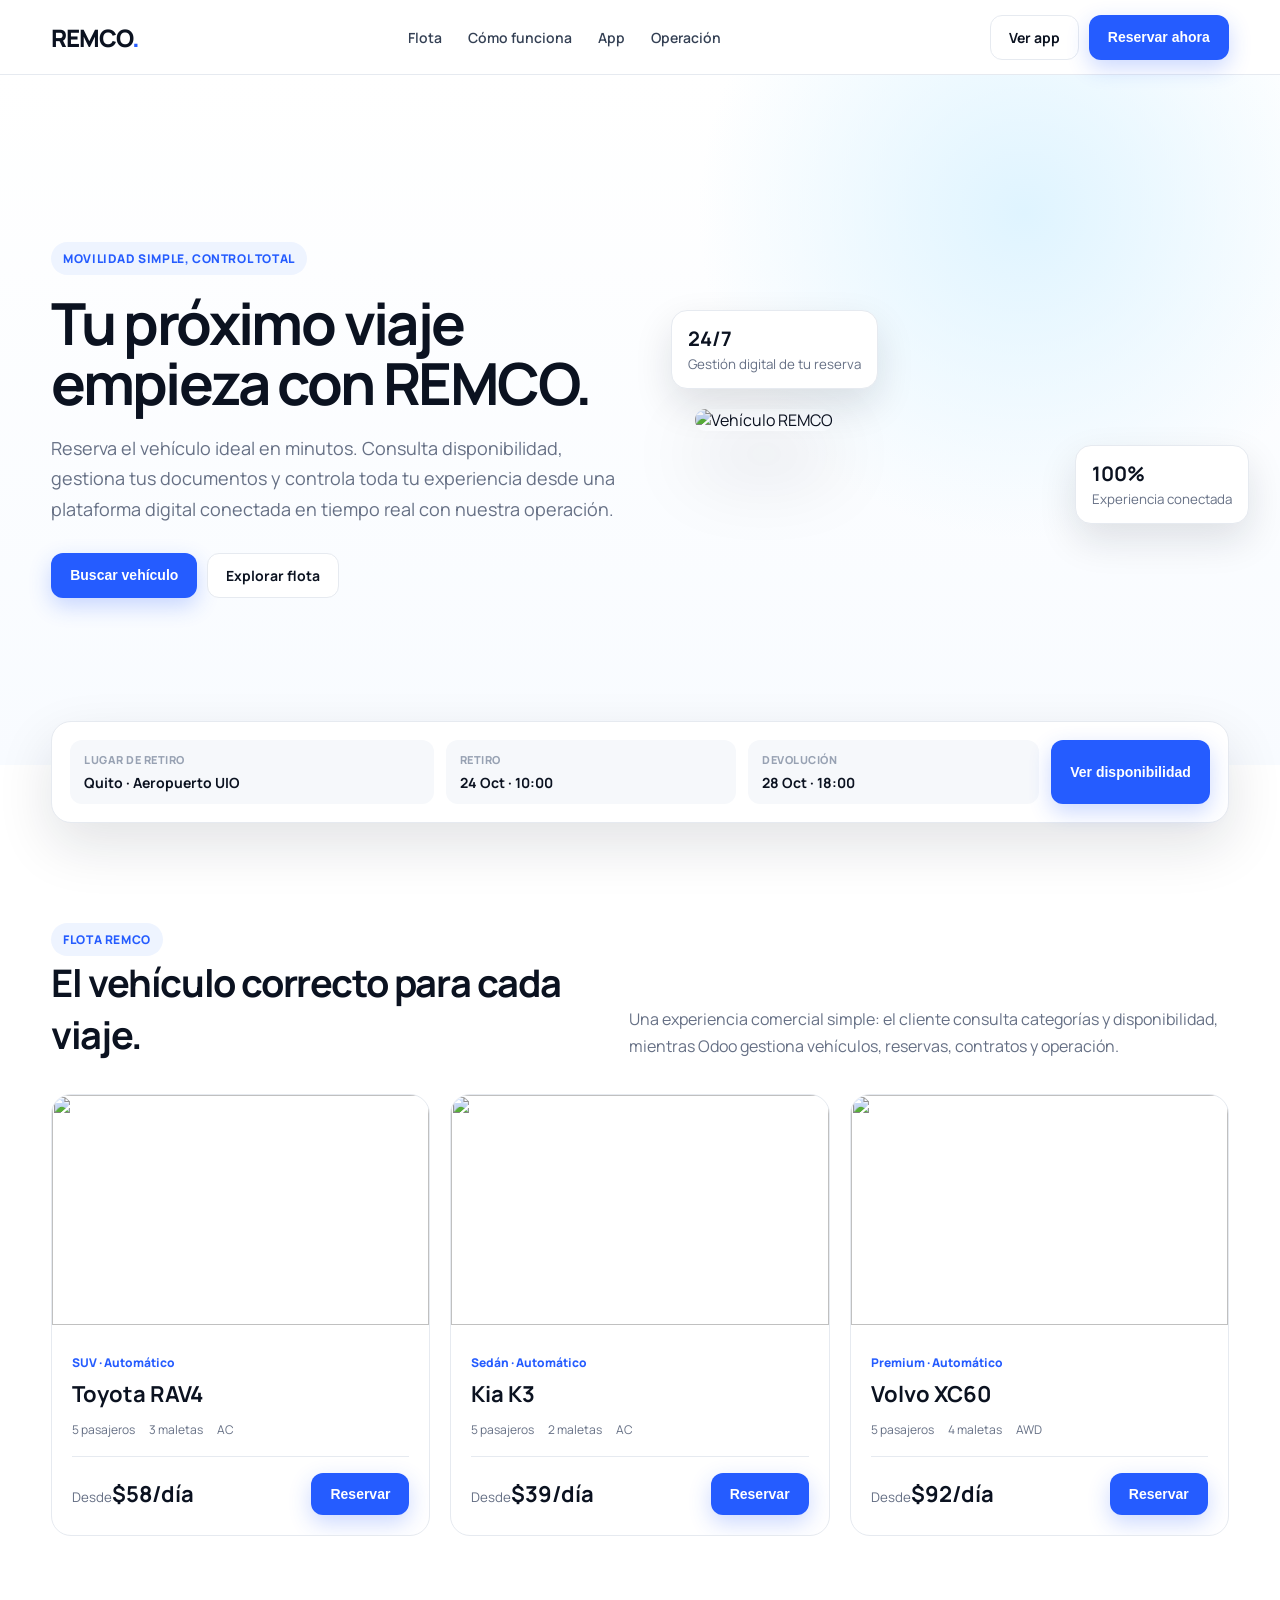
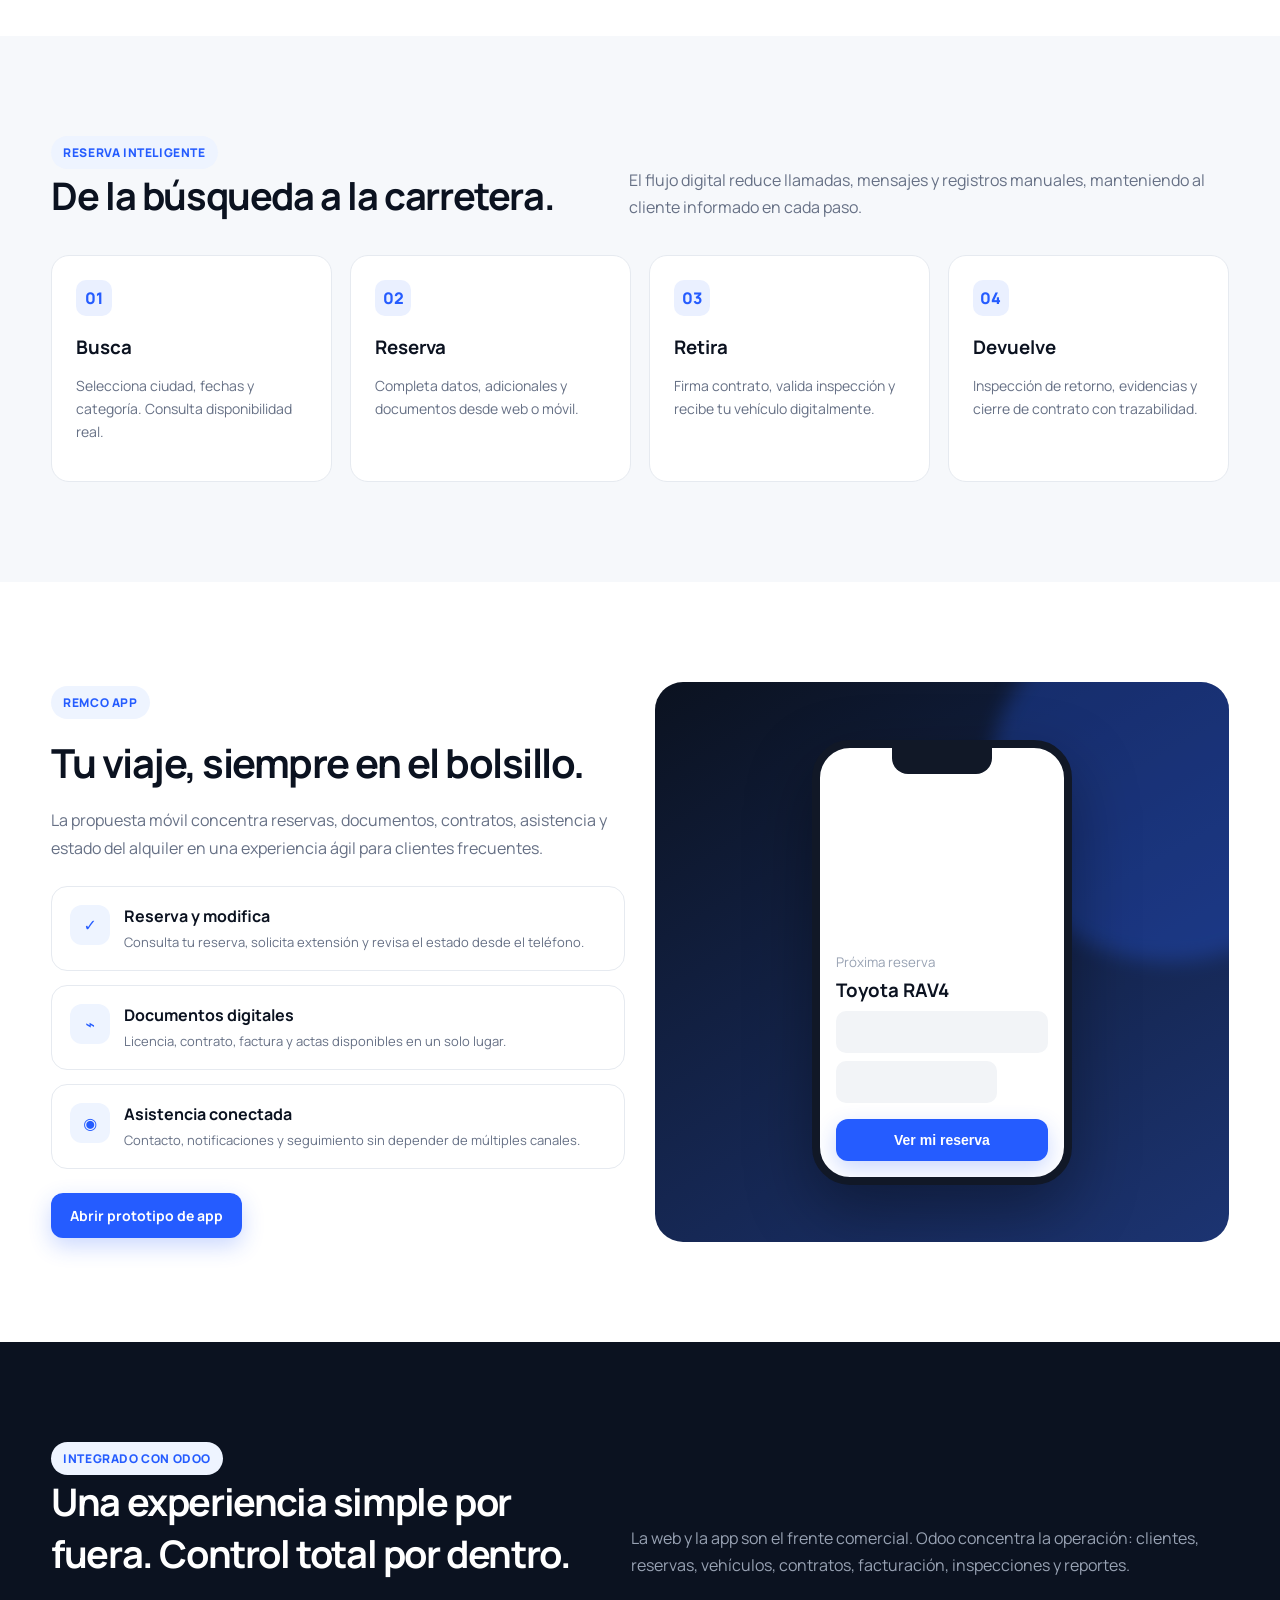
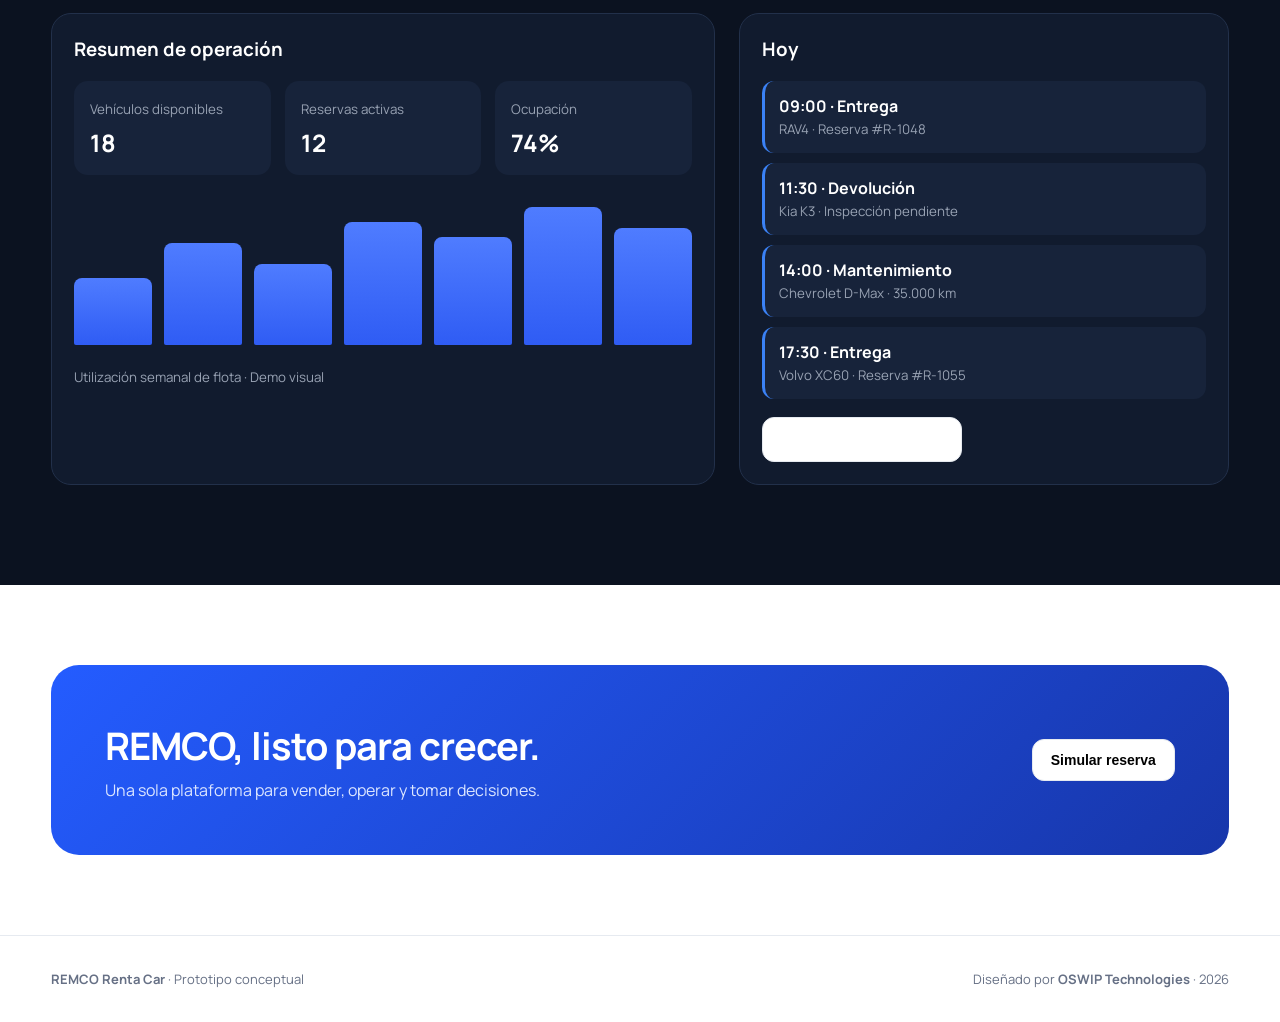
==== index.html @ e2215f7c "feat: add REMCO web prototype" ====
<!doctype html>
<html lang="es">
<head>
<meta charset="utf-8"><meta name="viewport" content="width=device-width,initial-scale=1">
<title>REMCO Renta Car — Prototipo OSWIP</title>
<meta name="description" content="Prototipo visual de la plataforma digital REMCO Renta Car">
<link rel="preconnect" href="https://fonts.googleapis.com"><link rel="preconnect" href="https://fonts.gstatic.com" crossorigin>
<link href="https://fonts.googleapis.com/css2?family=Manrope:wght@400;500;600;700;800&display=swap" rel="stylesheet">
<style>
:root{--ink:#0b1220;--muted:#667085;--line:#e6eaf0;--blue:#255cff;--cyan:#39c6f4;--bg:#f6f8fb;--card:#fff;--green:#12b76a}
*{box-sizing:border-box}html{scroll-behavior:smooth}body{margin:0;font-family:Manrope,system-ui,sans-serif;color:var(--ink);background:#fff}a{text-decoration:none;color:inherit}
.container{width:min(1180px,92%);margin:auto}.nav{position:sticky;top:0;z-index:50;background:rgba(255,255,255,.92);backdrop-filter:blur(14px);border-bottom:1px solid var(--line)}
.navin{height:74px;display:flex;align-items:center;justify-content:space-between;gap:24px}.brand{font-weight:800;letter-spacing:-1px;font-size:24px}.brand span{color:var(--blue)}.menu{display:flex;gap:26px;font-size:14px;font-weight:600;color:#344054}.actions{display:flex;gap:10px}
.btn{padding:12px 18px;border-radius:12px;font-weight:700;font-size:14px;border:1px solid transparent;display:inline-flex;align-items:center;justify-content:center;gap:8px;cursor:pointer}.btn.primary{background:var(--blue);color:white;box-shadow:0 8px 22px rgba(37,92,255,.24)}.btn.light{border-color:var(--line);background:white}
.hero{min-height:690px;display:grid;align-items:center;background:radial-gradient(circle at 80% 20%,#dff4ff 0,transparent 28%),linear-gradient(180deg,#fff 0,#f8fbff 100%);overflow:hidden}.herogrid{display:grid;grid-template-columns:1.05fr .95fr;align-items:center;gap:54px}
.kicker{display:inline-flex;padding:8px 12px;background:#eef4ff;color:var(--blue);border-radius:999px;font-size:12px;font-weight:800;letter-spacing:.6px;text-transform:uppercase}.hero h1{font-size:58px;line-height:1.03;letter-spacing:-2.6px;margin:18px 0 20px;max-width:700px}.hero p{font-size:18px;line-height:1.7;color:var(--muted);max-width:630px}.heroimg{position:relative}.heroimg img{width:100%;height:500px;object-fit:cover;border-radius:28px;box-shadow:0 34px 80px rgba(16,24,40,.2)}.float{position:absolute;background:white;border:1px solid var(--line);box-shadow:0 16px 38px rgba(16,24,40,.12);border-radius:16px;padding:14px 16px}.float.one{left:-24px;bottom:42px}.float.two{right:-20px;top:36px}.float b{display:block;font-size:20px}.float small{color:var(--muted)}
.searchbox{margin-top:-44px;position:relative;z-index:5}.search{background:white;border:1px solid var(--line);border-radius:20px;padding:18px;box-shadow:0 22px 55px rgba(16,24,40,.12);display:grid;grid-template-columns:1.25fr 1fr 1fr auto;gap:12px}.field{padding:12px 14px;border-radius:12px;background:var(--bg)}.label{font-size:11px;font-weight:800;color:#98a2b3;text-transform:uppercase;letter-spacing:.5px}.value{margin-top:6px;font-size:14px;font-weight:700}
.section{padding:100px 0}.section.alt{background:var(--bg)}.head{display:flex;justify-content:space-between;align-items:end;gap:30px;margin-bottom:34px}.head h2{font-size:38px;letter-spacing:-1.4px;margin:0}.head p{color:var(--muted);max-width:600px;line-height:1.7;margin:0}
.cards{display:grid;grid-template-columns:repeat(3,1fr);gap:20px}.car{background:white;border:1px solid var(--line);border-radius:20px;overflow:hidden;transition:.25s}.car:hover{transform:translateY(-4px);box-shadow:0 16px 40px rgba(16,24,40,.1)}.car img{width:100%;height:230px;object-fit:cover}.carbody{padding:20px}.tag{font-size:12px;color:var(--blue);font-weight:800}.car h3{margin:7px 0 12px;font-size:22px}.specs{display:flex;gap:14px;flex-wrap:wrap;font-size:12px;color:var(--muted)}.price{display:flex;justify-content:space-between;align-items:center;margin-top:18px;padding-top:16px;border-top:1px solid var(--line)}.price b{font-size:22px}.price small{color:var(--muted)}
.steps{display:grid;grid-template-columns:repeat(4,1fr);gap:18px}.step{background:white;border:1px solid var(--line);border-radius:18px;padding:24px}.num{width:36px;height:36px;border-radius:10px;background:#eaf0ff;color:var(--blue);display:grid;place-items:center;font-weight:800}.step h3{margin:18px 0 8px}.step p{color:var(--muted);font-size:14px;line-height:1.65}
.featuregrid{display:grid;grid-template-columns:1fr 1fr;gap:30px;align-items:center}.phonewrap{background:linear-gradient(150deg,#0b1220,#1c3472);border-radius:28px;padding:44px;min-height:560px;display:flex;align-items:center;justify-content:center;position:relative;overflow:hidden}.phonewrap:before{content:"";position:absolute;width:360px;height:360px;border-radius:50%;background:#2b63ff;filter:blur(10px);opacity:.28;right:-120px;top:-80px}.phone{width:260px;background:#fff;border:8px solid #111827;border-radius:38px;overflow:hidden;box-shadow:0 25px 65px rgba(0,0,0,.35);position:relative}.phone .top{height:26px;background:#111827;width:100px;border-radius:0 0 16px 16px;margin:auto}.phonehero{height:160px;background:url('https://images.unsplash.com/photo-1492144534655-ae79c964c9d7?auto=format&fit=crop&w=900&q=80') center/cover}.phonebody{padding:16px}.mini{height:42px;background:#f2f4f7;border-radius:10px;margin:8px 0}.featurelist{display:grid;gap:14px}.feat{display:flex;gap:14px;padding:18px;border:1px solid var(--line);border-radius:16px;background:white}.ico{width:40px;height:40px;border-radius:12px;background:#eef4ff;color:var(--blue);display:grid;place-items:center;font-weight:900}.feat h4{margin:0 0 5px}.feat p{margin:0;color:var(--muted);font-size:13px;line-height:1.55}
.dark{background:#0b1220;color:white}.dark .head p{color:#98a2b3}.dash{display:grid;grid-template-columns:1.15fr .85fr;gap:24px}.panel{background:#111b2e;border:1px solid #22304a;border-radius:20px;padding:22px}.metrics{display:grid;grid-template-columns:repeat(3,1fr);gap:14px}.metric{background:#17233a;border-radius:14px;padding:16px}.metric small{color:#98a2b3}.metric b{display:block;font-size:24px;margin-top:7px}.bars{display:flex;align-items:end;gap:12px;height:190px;padding:20px 0}.bar{flex:1;background:linear-gradient(180deg,#4f7cff,#2f5cf4);border-radius:8px 8px 2px 2px}.timeline{display:grid;gap:10px}.event{padding:14px;border-radius:12px;background:#17233a;border-left:3px solid #3b82f6}.event small{color:#98a2b3}
.cta{padding:80px 0}.ctabox{border-radius:28px;padding:54px;background:linear-gradient(135deg,#245cff,#1736aa);color:white;display:flex;justify-content:space-between;align-items:center;gap:30px}.ctabox h2{font-size:38px;letter-spacing:-1px;margin:0 0 8px}.ctabox p{margin:0;color:#dce6ff}.footer{padding:34px 0;border-top:1px solid var(--line);font-size:13px;color:var(--muted)}.footerin{display:flex;justify-content:space-between;gap:20px}
.drawer{position:fixed;inset:0;background:rgba(11,18,32,.55);display:none;align-items:center;justify-content:center;z-index:100;padding:20px}.drawer.show{display:flex}.modal{background:white;border-radius:22px;width:min(620px,100%);padding:28px}.modalhead{display:flex;justify-content:space-between;align-items:center}.close{border:0;background:#f2f4f7;width:36px;height:36px;border-radius:10px;cursor:pointer}.reservegrid{display:grid;grid-template-columns:1fr 1fr;gap:12px}.input{border:1px solid var(--line);padding:13px;border-radius:12px;color:#475467}.summary{background:var(--bg);padding:16px;border-radius:14px;margin:16px 0}
@media(max-width:900px){.menu{display:none}.herogrid,.featuregrid,.dash{grid-template-columns:1fr}.hero h1{font-size:44px}.heroimg img{height:360px}.search{grid-template-columns:1fr 1fr}.cards,.steps{grid-template-columns:1fr 1fr}.float{display:none}.ctabox{flex-direction:column;align-items:flex-start}}
@media(max-width:600px){.hero{min-height:auto;padding:70px 0 100px}.hero h1{font-size:38px}.search{grid-template-columns:1fr}.cards,.steps,.metrics,.reservegrid{grid-template-columns:1fr}.section{padding:72px 0}.actions .light{display:none}.head{display:block}.head h2{font-size:31px}.head p{margin-top:10px}.heroimg{display:none}.ctabox{padding:34px}.ctabox h2{font-size:30px}.footerin{display:block}}
</style></head>
<body>
<nav class="nav"><div class="container navin"><a class="brand" href="#">REMCO<span>.</span></a><div class="menu"><a href="#flota">Flota</a><a href="#como">Cómo funciona</a><a href="#app">App</a><a href="#operacion">Operación</a></div><div class="actions"><a class="btn light" href="app.html">Ver app</a><button class="btn primary" onclick="openReserve()">Reservar ahora</button></div></div></nav>

<section class="hero"><div class="container herogrid"><div><span class="kicker">Movilidad simple, control total</span><h1>Tu próximo viaje empieza con REMCO.</h1><p>Reserva el vehículo ideal en minutos. Consulta disponibilidad, gestiona tus documentos y controla toda tu experiencia desde una plataforma digital conectada en tiempo real con nuestra operación.</p><div style="display:flex;gap:10px;margin-top:28px"><button class="btn primary" onclick="openReserve()">Buscar vehículo</button><a class="btn light" href="#flota">Explorar flota</a></div></div><div class="heroimg"><img src="https://images.unsplash.com/photo-1503376780353-7e6692767b70?auto=format&fit=crop&w=1200&q=85" alt="Vehículo REMCO"><div class="float one"><b>24/7</b><small>Gestión digital de tu reserva</small></div><div class="float two"><b>100%</b><small>Experiencia conectada</small></div></div></div></section>

<div class="container searchbox"><div class="search"><div class="field"><div class="label">Lugar de retiro</div><div class="value">Quito · Aeropuerto UIO</div></div><div class="field"><div class="label">Retiro</div><div class="value">24 Oct · 10:00</div></div><div class="field"><div class="label">Devolución</div><div class="value">28 Oct · 18:00</div></div><button class="btn primary" onclick="openReserve()">Ver disponibilidad</button></div></div>

<section class="section" id="flota"><div class="container"><div class="head"><div><span class="kicker">Flota REMCO</span><h2>El vehículo correcto para cada viaje.</h2></div><p>Una experiencia comercial simple: el cliente consulta categorías y disponibilidad, mientras Odoo gestiona vehículos, reservas, contratos y operación.</p></div><div class="cards">
<div class="car"><img src="https://images.unsplash.com/photo-1533473359331-0135ef1b58bf?auto=format&fit=crop&w=900&q=80"><div class="carbody"><span class="tag">SUV · Automático</span><h3>Toyota RAV4</h3><div class="specs"><span>5 pasajeros</span><span>3 maletas</span><span>AC</span></div><div class="price"><div><small>Desde</small><b>$58/día</b></div><button class="btn primary" onclick="openReserve()">Reservar</button></div></div></div>
<div class="car"><img src="https://images.unsplash.com/photo-1549399542-7e3f8b79c341?auto=format&fit=crop&w=900&q=80"><div class="carbody"><span class="tag">Sedán · Automático</span><h3>Kia K3</h3><div class="specs"><span>5 pasajeros</span><span>2 maletas</span><span>AC</span></div><div class="price"><div><small>Desde</small><b>$39/día</b></div><button class="btn primary" onclick="openReserve()">Reservar</button></div></div></div>
<div class="car"><img src="https://images.unsplash.com/photo-1606664515524-ed2f786a0bd6?auto=format&fit=crop&w=900&q=80"><div class="carbody"><span class="tag">Premium · Automático</span><h3>Volvo XC60</h3><div class="specs"><span>5 pasajeros</span><span>4 maletas</span><span>AWD</span></div><div class="price"><div><small>Desde</small><b>$92/día</b></div><button class="btn primary" onclick="openReserve()">Reservar</button></div></div></div>
</div></div></section>

<section class="section alt" id="como"><div class="container"><div class="head"><div><span class="kicker">Reserva inteligente</span><h2>De la búsqueda a la carretera.</h2></div><p>El flujo digital reduce llamadas, mensajes y registros manuales, manteniendo al cliente informado en cada paso.</p></div><div class="steps">
<div class="step"><div class="num">01</div><h3>Busca</h3><p>Selecciona ciudad, fechas y categoría. Consulta disponibilidad real.</p></div>
<div class="step"><div class="num">02</div><h3>Reserva</h3><p>Completa datos, adicionales y documentos desde web o móvil.</p></div>
<div class="step"><div class="num">03</div><h3>Retira</h3><p>Firma contrato, valida inspección y recibe tu vehículo digitalmente.</p></div>
<div class="step"><div class="num">04</div><h3>Devuelve</h3><p>Inspección de retorno, evidencias y cierre de contrato con trazabilidad.</p></div>
</div></div></section>

<section class="section" id="app"><div class="container featuregrid"><div><span class="kicker">REMCO App</span><h2 style="font-size:40px;letter-spacing:-1.5px;margin:16px 0">Tu viaje, siempre en el bolsillo.</h2><p style="color:var(--muted);line-height:1.75">La propuesta móvil concentra reservas, documentos, contratos, asistencia y estado del alquiler en una experiencia ágil para clientes frecuentes.</p><div class="featurelist" style="margin-top:24px">
<div class="feat"><div class="ico">✓</div><div><h4>Reserva y modifica</h4><p>Consulta tu reserva, solicita extensión y revisa el estado desde el teléfono.</p></div></div>
<div class="feat"><div class="ico">⌁</div><div><h4>Documentos digitales</h4><p>Licencia, contrato, factura y actas disponibles en un solo lugar.</p></div></div>
<div class="feat"><div class="ico">◉</div><div><h4>Asistencia conectada</h4><p>Contacto, notificaciones y seguimiento sin depender de múltiples canales.</p></div></div>
</div><a class="btn primary" href="app.html" style="margin-top:24px">Abrir prototipo de app</a></div><div class="phonewrap"><div class="phone"><div class="top"></div><div class="phonehero"></div><div class="phonebody"><small style="color:#98a2b3">Próxima reserva</small><h3 style="margin:5px 0">Toyota RAV4</h3><div class="mini"></div><div class="mini" style="width:76%"></div><button class="btn primary" style="width:100%;margin-top:8px">Ver mi reserva</button></div></div></div></div></section>

<section class="section dark" id="operacion"><div class="container"><div class="head"><div><span class="kicker">Integrado con Odoo</span><h2>Una experiencia simple por fuera. Control total por dentro.</h2></div><p>La web y la app son el frente comercial. Odoo concentra la operación: clientes, reservas, vehículos, contratos, facturación, inspecciones y reportes.</p></div><div class="dash"><div class="panel"><h3 style="margin-top:0">Resumen de operación</h3><div class="metrics"><div class="metric"><small>Vehículos disponibles</small><b>18</b></div><div class="metric"><small>Reservas activas</small><b>12</b></div><div class="metric"><small>Ocupación</small><b>74%</b></div></div><div class="bars"><div class="bar" style="height:45%"></div><div class="bar" style="height:68%"></div><div class="bar" style="height:54%"></div><div class="bar" style="height:82%"></div><div class="bar" style="height:72%"></div><div class="bar" style="height:92%"></div><div class="bar" style="height:78%"></div></div><small style="color:#98a2b3">Utilización semanal de flota · Demo visual</small></div><div class="panel"><h3 style="margin-top:0">Hoy</h3><div class="timeline"><div class="event"><b>09:00 · Entrega</b><br><small>RAV4 · Reserva #R-1048</small></div><div class="event"><b>11:30 · Devolución</b><br><small>Kia K3 · Inspección pendiente</small></div><div class="event"><b>14:00 · Mantenimiento</b><br><small>Chevrolet D-Max · 35.000 km</small></div><div class="event"><b>17:30 · Entrega</b><br><small>Volvo XC60 · Reserva #R-1055</small></div></div><a class="btn light" href="admin.html" style="margin-top:18px;background:#fff">Ver prototipo operativo</a></div></div></div></section>

<section class="cta"><div class="container"><div class="ctabox"><div><h2>REMCO, listo para crecer.</h2><p>Una sola plataforma para vender, operar y tomar decisiones.</p></div><button class="btn light" onclick="openReserve()">Simular reserva</button></div></div></section>
<footer class="footer"><div class="container footerin"><div><b>REMCO Renta Car</b> · Prototipo conceptual</div><div>Diseñado por <b>OSWIP Technologies</b> · 2026</div></div></footer>

<div class="drawer" id="drawer"><div class="modal"><div class="modalhead"><div><small style="color:var(--blue);font-weight:800">SIMULADOR</small><h2 style="margin:4px 0">Crear reserva</h2></div><button class="close" onclick="closeReserve()">×</button></div><p style="color:var(--muted)">Este flujo representa la experiencia conectada con disponibilidad, cliente y reserva en Odoo.</p><div class="reservegrid"><div class="input">Quito · Aeropuerto</div><div class="input">SUV Automático</div><div class="input">24 Oct · 10:00</div><div class="input">28 Oct · 18:00</div></div><div class="summary"><b>Toyota RAV4</b><div style="display:flex;justify-content:space-between;margin-top:8px"><span>4 días + protección básica</span><b>$268</b></div></div><button class="btn primary" style="width:100%" onclick="confirmDemo()">Continuar reserva</button></div></div>
<script>
function openReserve(){document.getElementById('drawer').classList.add('show')}
function closeReserve(){document.getElementById('drawer').classList.remove('show')}
function confirmDemo(){document.querySelector('.modal').innerHTML='<div style="text-align:center;padding:30px"><div style="font-size:52px">✓</div><h2>Reserva simulada</h2><p style="color:#667085">En producción, esta acción creará la reserva y el cliente directamente en Odoo.</p><button class="btn primary" onclick="closeReserve()">Entendido</button></div>'}
document.getElementById('drawer').addEventListener('click',e=>{if(e.target.id==='drawer')closeReserve()})
</script></body></html>
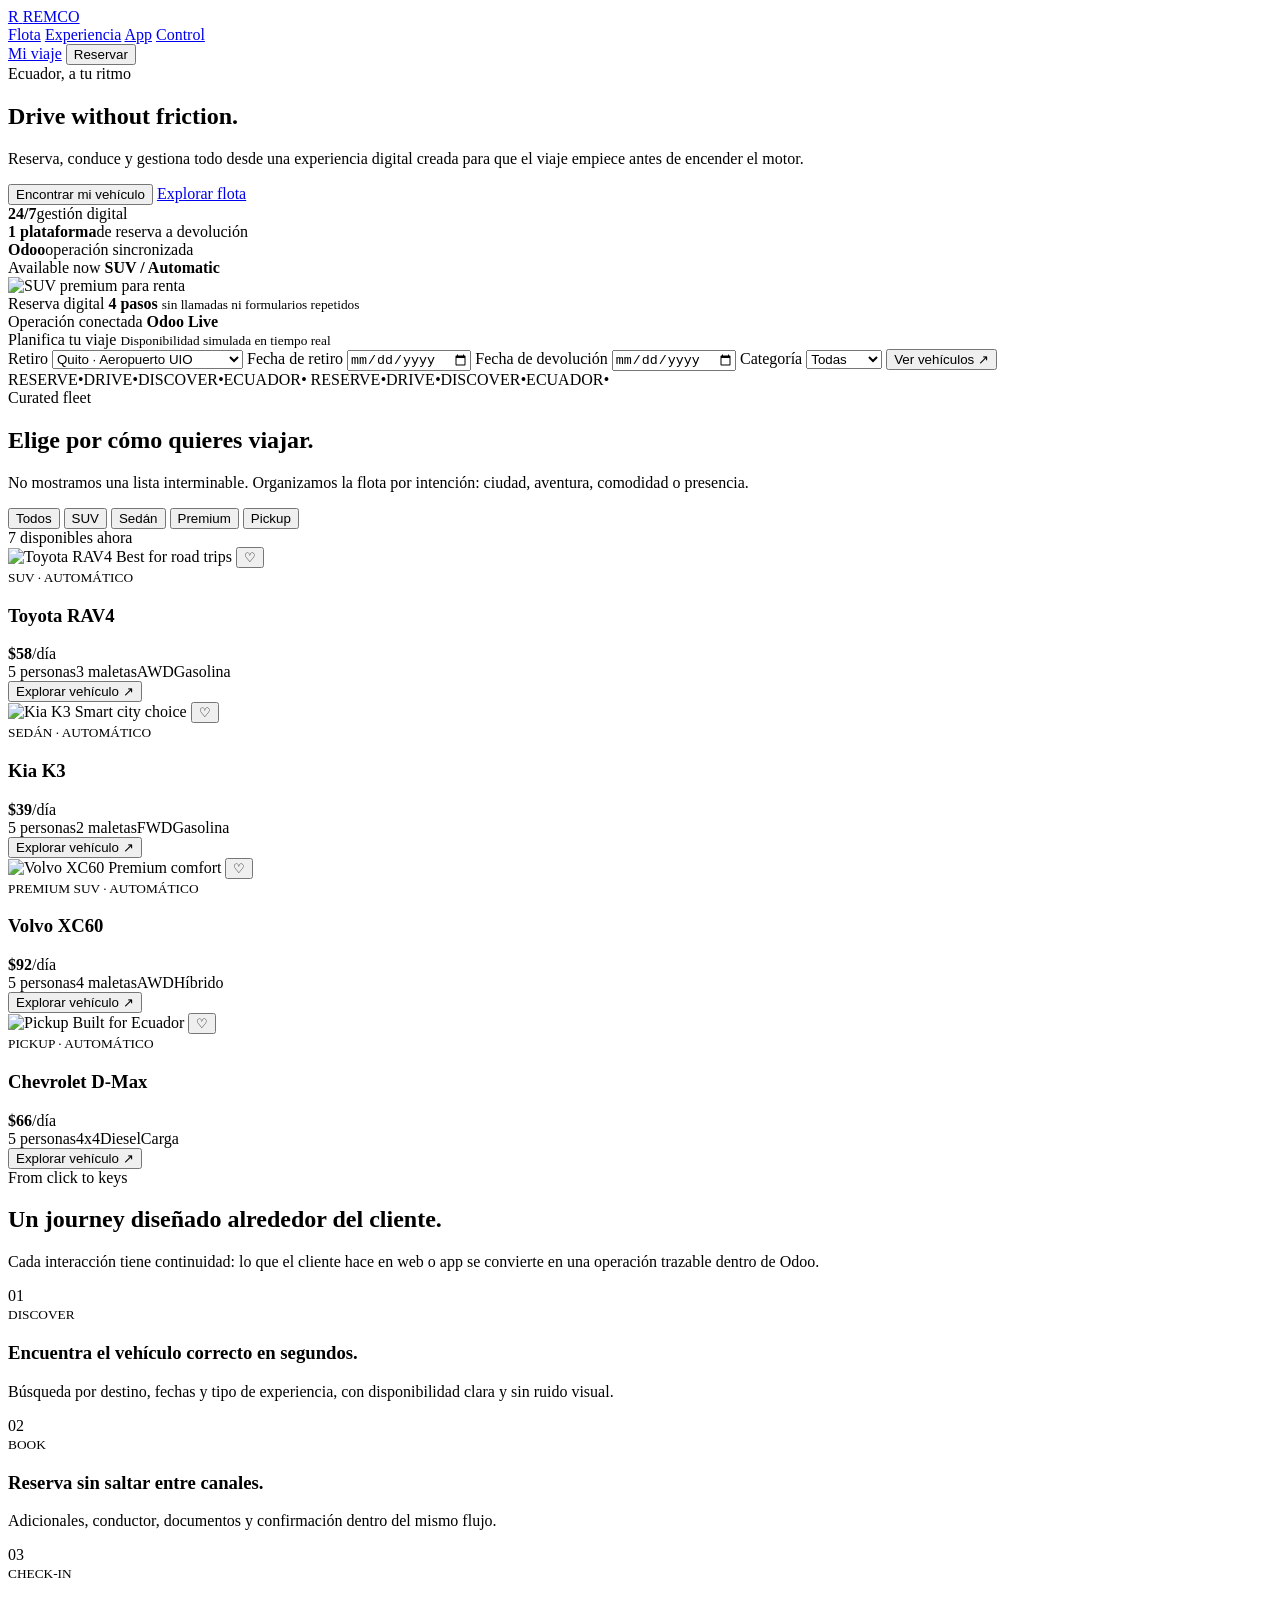
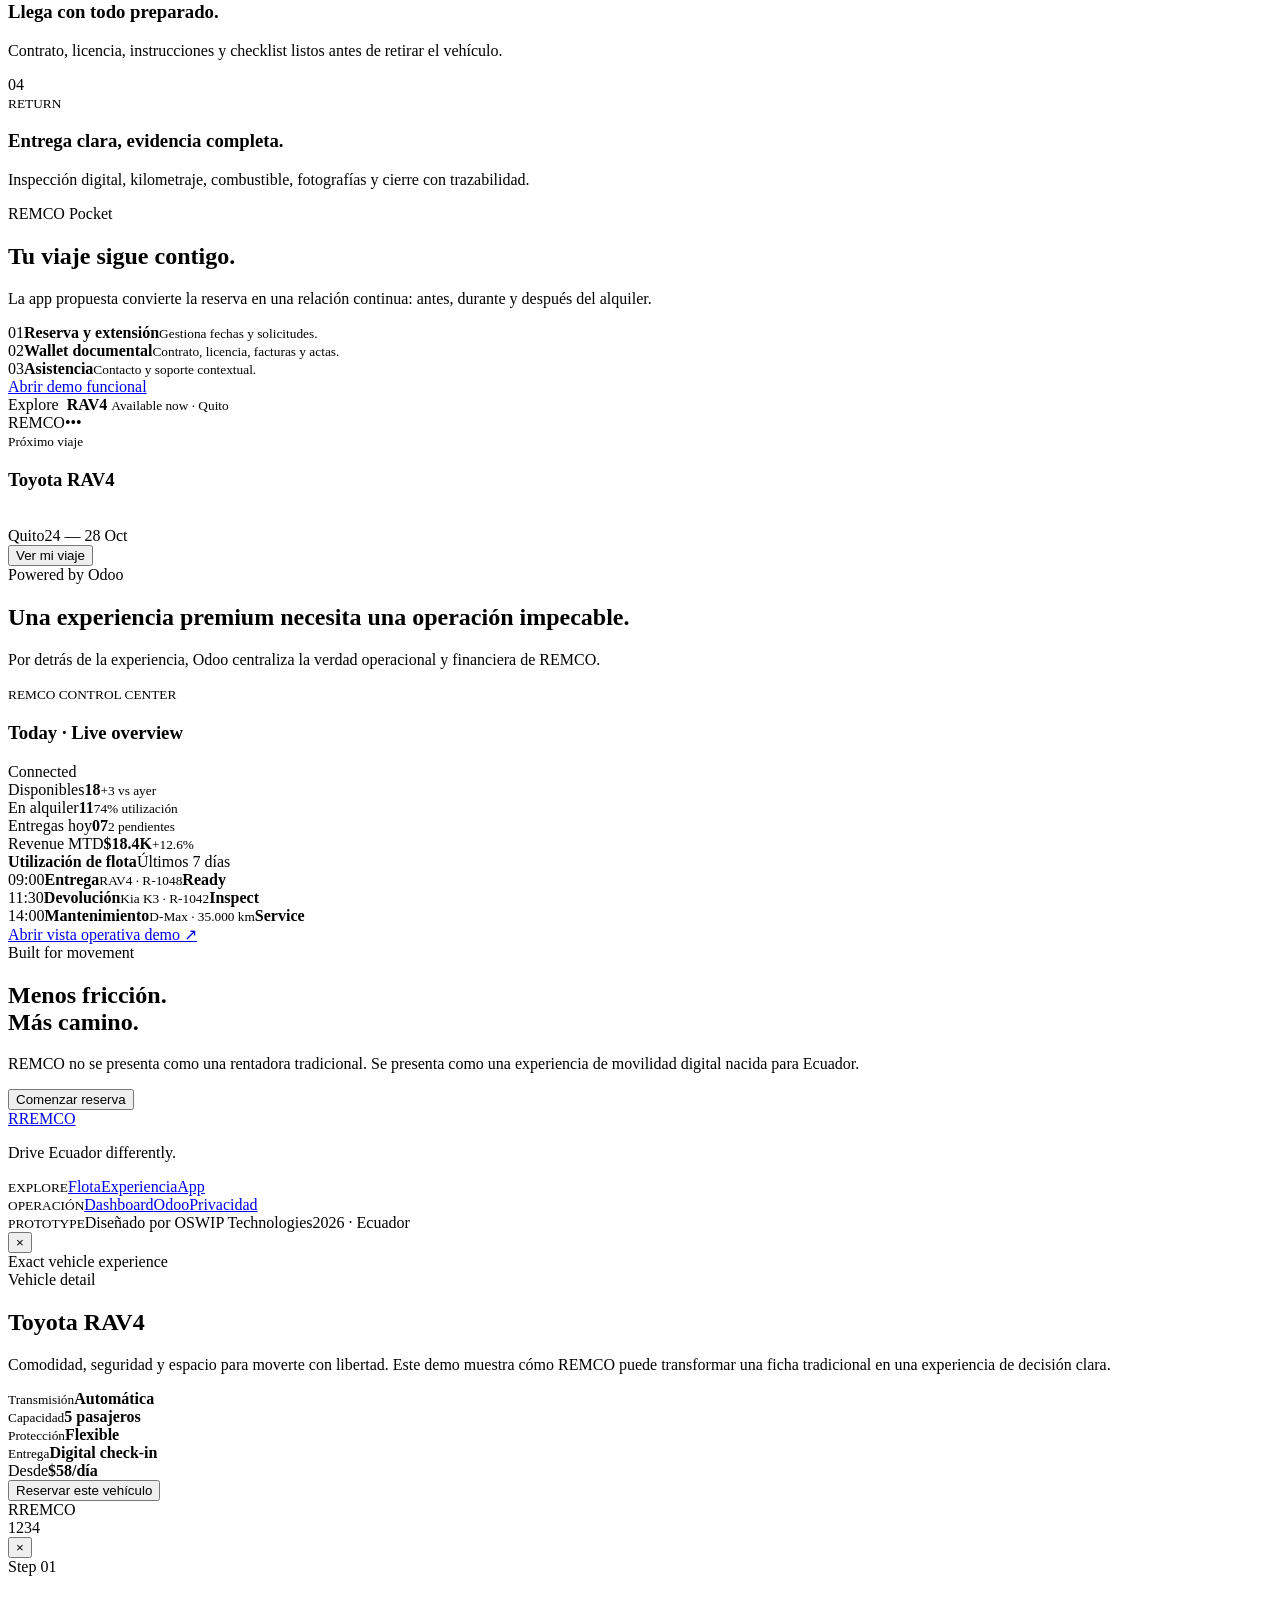
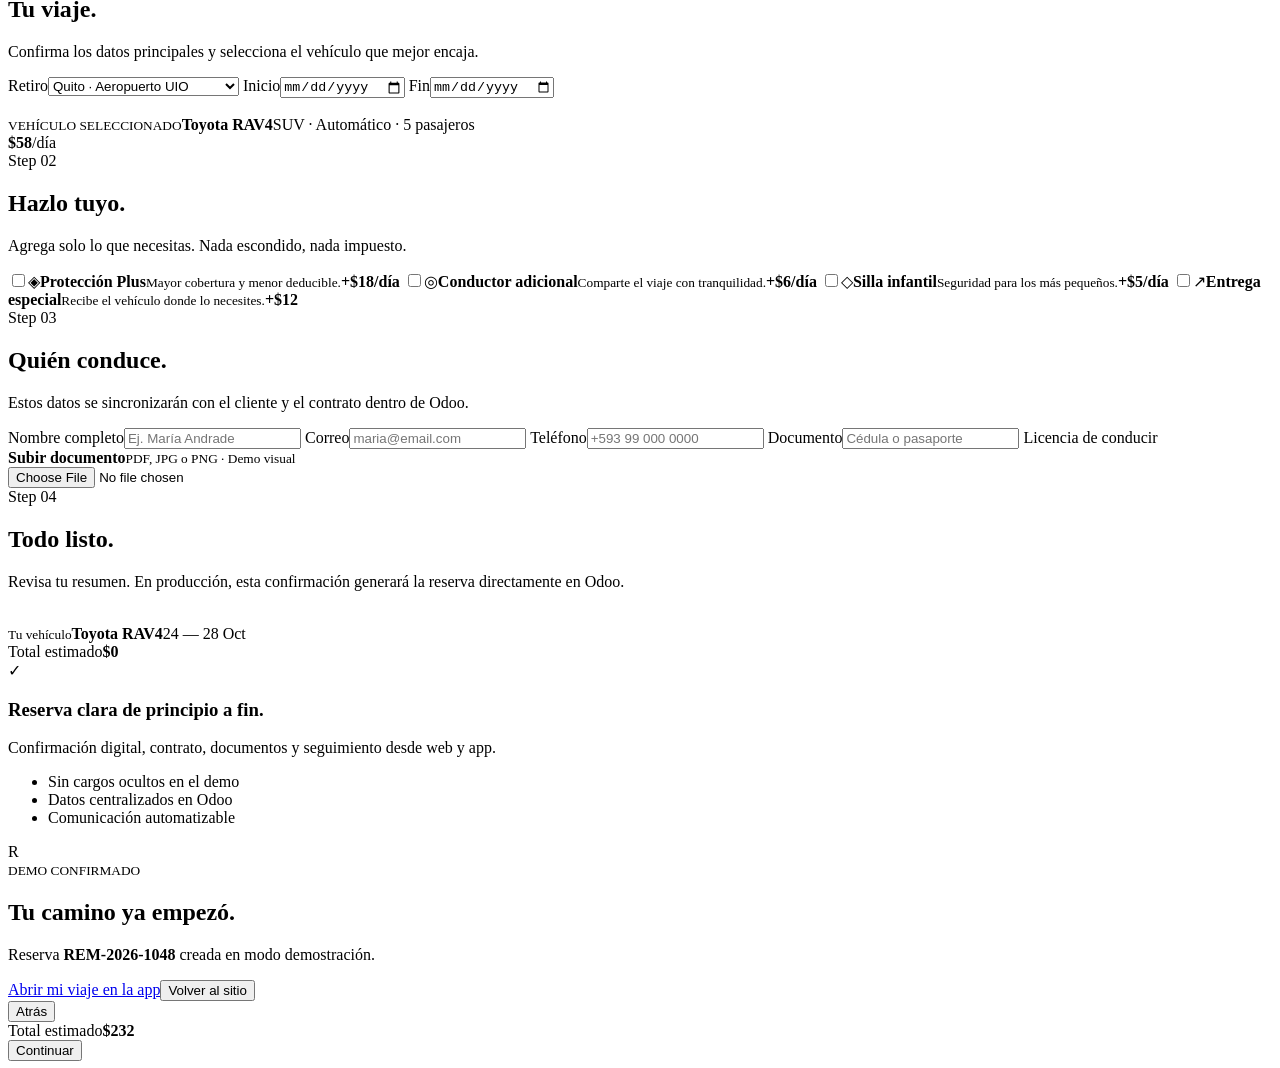
==== commit e4b88798: "feat: redesign REMCO premium web experience" ====
--- a/index.html
+++ b/index.html
@@ -1,65 +1,440 @@
 <!doctype html>
 <html lang="es">
 <head>
-<meta charset="utf-8"><meta name="viewport" content="width=device-width,initial-scale=1">
-<title>REMCO Renta Car — Prototipo OSWIP</title>
-<meta name="description" content="Prototipo visual de la plataforma digital REMCO Renta Car">
-<link rel="preconnect" href="https://fonts.googleapis.com"><link rel="preconnect" href="https://fonts.gstatic.com" crossorigin>
-<link href="https://fonts.googleapis.com/css2?family=Manrope:wght@400;500;600;700;800&display=swap" rel="stylesheet">
-<style>
-:root{--ink:#0b1220;--muted:#667085;--line:#e6eaf0;--blue:#255cff;--cyan:#39c6f4;--bg:#f6f8fb;--card:#fff;--green:#12b76a}
-*{box-sizing:border-box}html{scroll-behavior:smooth}body{margin:0;font-family:Manrope,system-ui,sans-serif;color:var(--ink);background:#fff}a{text-decoration:none;color:inherit}
-.container{width:min(1180px,92%);margin:auto}.nav{position:sticky;top:0;z-index:50;background:rgba(255,255,255,.92);backdrop-filter:blur(14px);border-bottom:1px solid var(--line)}
-.navin{height:74px;display:flex;align-items:center;justify-content:space-between;gap:24px}.brand{font-weight:800;letter-spacing:-1px;font-size:24px}.brand span{color:var(--blue)}.menu{display:flex;gap:26px;font-size:14px;font-weight:600;color:#344054}.actions{display:flex;gap:10px}
-.btn{padding:12px 18px;border-radius:12px;font-weight:700;font-size:14px;border:1px solid transparent;display:inline-flex;align-items:center;justify-content:center;gap:8px;cursor:pointer}.btn.primary{background:var(--blue);color:white;box-shadow:0 8px 22px rgba(37,92,255,.24)}.btn.light{border-color:var(--line);background:white}
-.hero{min-height:690px;display:grid;align-items:center;background:radial-gradient(circle at 80% 20%,#dff4ff 0,transparent 28%),linear-gradient(180deg,#fff 0,#f8fbff 100%);overflow:hidden}.herogrid{display:grid;grid-template-columns:1.05fr .95fr;align-items:center;gap:54px}
-.kicker{display:inline-flex;padding:8px 12px;background:#eef4ff;color:var(--blue);border-radius:999px;font-size:12px;font-weight:800;letter-spacing:.6px;text-transform:uppercase}.hero h1{font-size:58px;line-height:1.03;letter-spacing:-2.6px;margin:18px 0 20px;max-width:700px}.hero p{font-size:18px;line-height:1.7;color:var(--muted);max-width:630px}.heroimg{position:relative}.heroimg img{width:100%;height:500px;object-fit:cover;border-radius:28px;box-shadow:0 34px 80px rgba(16,24,40,.2)}.float{position:absolute;background:white;border:1px solid var(--line);box-shadow:0 16px 38px rgba(16,24,40,.12);border-radius:16px;padding:14px 16px}.float.one{left:-24px;bottom:42px}.float.two{right:-20px;top:36px}.float b{display:block;font-size:20px}.float small{color:var(--muted)}
-.searchbox{margin-top:-44px;position:relative;z-index:5}.search{background:white;border:1px solid var(--line);border-radius:20px;padding:18px;box-shadow:0 22px 55px rgba(16,24,40,.12);display:grid;grid-template-columns:1.25fr 1fr 1fr auto;gap:12px}.field{padding:12px 14px;border-radius:12px;background:var(--bg)}.label{font-size:11px;font-weight:800;color:#98a2b3;text-transform:uppercase;letter-spacing:.5px}.value{margin-top:6px;font-size:14px;font-weight:700}
-.section{padding:100px 0}.section.alt{background:var(--bg)}.head{display:flex;justify-content:space-between;align-items:end;gap:30px;margin-bottom:34px}.head h2{font-size:38px;letter-spacing:-1.4px;margin:0}.head p{color:var(--muted);max-width:600px;line-height:1.7;margin:0}
-.cards{display:grid;grid-template-columns:repeat(3,1fr);gap:20px}.car{background:white;border:1px solid var(--line);border-radius:20px;overflow:hidden;transition:.25s}.car:hover{transform:translateY(-4px);box-shadow:0 16px 40px rgba(16,24,40,.1)}.car img{width:100%;height:230px;object-fit:cover}.carbody{padding:20px}.tag{font-size:12px;color:var(--blue);font-weight:800}.car h3{margin:7px 0 12px;font-size:22px}.specs{display:flex;gap:14px;flex-wrap:wrap;font-size:12px;color:var(--muted)}.price{display:flex;justify-content:space-between;align-items:center;margin-top:18px;padding-top:16px;border-top:1px solid var(--line)}.price b{font-size:22px}.price small{color:var(--muted)}
-.steps{display:grid;grid-template-columns:repeat(4,1fr);gap:18px}.step{background:white;border:1px solid var(--line);border-radius:18px;padding:24px}.num{width:36px;height:36px;border-radius:10px;background:#eaf0ff;color:var(--blue);display:grid;place-items:center;font-weight:800}.step h3{margin:18px 0 8px}.step p{color:var(--muted);font-size:14px;line-height:1.65}
-.featuregrid{display:grid;grid-template-columns:1fr 1fr;gap:30px;align-items:center}.phonewrap{background:linear-gradient(150deg,#0b1220,#1c3472);border-radius:28px;padding:44px;min-height:560px;display:flex;align-items:center;justify-content:center;position:relative;overflow:hidden}.phonewrap:before{content:"";position:absolute;width:360px;height:360px;border-radius:50%;background:#2b63ff;filter:blur(10px);opacity:.28;right:-120px;top:-80px}.phone{width:260px;background:#fff;border:8px solid #111827;border-radius:38px;overflow:hidden;box-shadow:0 25px 65px rgba(0,0,0,.35);position:relative}.phone .top{height:26px;background:#111827;width:100px;border-radius:0 0 16px 16px;margin:auto}.phonehero{height:160px;background:url('https://images.unsplash.com/photo-1492144534655-ae79c964c9d7?auto=format&fit=crop&w=900&q=80') center/cover}.phonebody{padding:16px}.mini{height:42px;background:#f2f4f7;border-radius:10px;margin:8px 0}.featurelist{display:grid;gap:14px}.feat{display:flex;gap:14px;padding:18px;border:1px solid var(--line);border-radius:16px;background:white}.ico{width:40px;height:40px;border-radius:12px;background:#eef4ff;color:var(--blue);display:grid;place-items:center;font-weight:900}.feat h4{margin:0 0 5px}.feat p{margin:0;color:var(--muted);font-size:13px;line-height:1.55}
-.dark{background:#0b1220;color:white}.dark .head p{color:#98a2b3}.dash{display:grid;grid-template-columns:1.15fr .85fr;gap:24px}.panel{background:#111b2e;border:1px solid #22304a;border-radius:20px;padding:22px}.metrics{display:grid;grid-template-columns:repeat(3,1fr);gap:14px}.metric{background:#17233a;border-radius:14px;padding:16px}.metric small{color:#98a2b3}.metric b{display:block;font-size:24px;margin-top:7px}.bars{display:flex;align-items:end;gap:12px;height:190px;padding:20px 0}.bar{flex:1;background:linear-gradient(180deg,#4f7cff,#2f5cf4);border-radius:8px 8px 2px 2px}.timeline{display:grid;gap:10px}.event{padding:14px;border-radius:12px;background:#17233a;border-left:3px solid #3b82f6}.event small{color:#98a2b3}
-.cta{padding:80px 0}.ctabox{border-radius:28px;padding:54px;background:linear-gradient(135deg,#245cff,#1736aa);color:white;display:flex;justify-content:space-between;align-items:center;gap:30px}.ctabox h2{font-size:38px;letter-spacing:-1px;margin:0 0 8px}.ctabox p{margin:0;color:#dce6ff}.footer{padding:34px 0;border-top:1px solid var(--line);font-size:13px;color:var(--muted)}.footerin{display:flex;justify-content:space-between;gap:20px}
-.drawer{position:fixed;inset:0;background:rgba(11,18,32,.55);display:none;align-items:center;justify-content:center;z-index:100;padding:20px}.drawer.show{display:flex}.modal{background:white;border-radius:22px;width:min(620px,100%);padding:28px}.modalhead{display:flex;justify-content:space-between;align-items:center}.close{border:0;background:#f2f4f7;width:36px;height:36px;border-radius:10px;cursor:pointer}.reservegrid{display:grid;grid-template-columns:1fr 1fr;gap:12px}.input{border:1px solid var(--line);padding:13px;border-radius:12px;color:#475467}.summary{background:var(--bg);padding:16px;border-radius:14px;margin:16px 0}
-@media(max-width:900px){.menu{display:none}.herogrid,.featuregrid,.dash{grid-template-columns:1fr}.hero h1{font-size:44px}.heroimg img{height:360px}.search{grid-template-columns:1fr 1fr}.cards,.steps{grid-template-columns:1fr 1fr}.float{display:none}.ctabox{flex-direction:column;align-items:flex-start}}
-@media(max-width:600px){.hero{min-height:auto;padding:70px 0 100px}.hero h1{font-size:38px}.search{grid-template-columns:1fr}.cards,.steps,.metrics,.reservegrid{grid-template-columns:1fr}.section{padding:72px 0}.actions .light{display:none}.head{display:block}.head h2{font-size:31px}.head p{margin-top:10px}.heroimg{display:none}.ctabox{padding:34px}.ctabox h2{font-size:30px}.footerin{display:block}}
-</style></head>
+  <meta charset="utf-8">
+  <meta name="viewport" content="width=device-width,initial-scale=1">
+  <title>REMCO — Drive Ecuador Differently</title>
+  <meta name="description" content="Prototipo premium de REMCO Renta Car diseñado por OSWIP Technologies.">
+  <meta name="theme-color" content="#090d12">
+  <link rel="preconnect" href="https://fonts.googleapis.com">
+  <link rel="preconnect" href="https://fonts.gstatic.com" crossorigin>
+  <link href="https://fonts.googleapis.com/css2?family=Inter+Tight:wght@400;500;600;700;800&family=Manrope:wght@400;500;600;700&display=swap" rel="stylesheet">
+  <link rel="stylesheet" href="styles.css">
+</head>
 <body>
-<nav class="nav"><div class="container navin"><a class="brand" href="#">REMCO<span>.</span></a><div class="menu"><a href="#flota">Flota</a><a href="#como">Cómo funciona</a><a href="#app">App</a><a href="#operacion">Operación</a></div><div class="actions"><a class="btn light" href="app.html">Ver app</a><button class="btn primary" onclick="openReserve()">Reservar ahora</button></div></div></nav>
-
-<section class="hero"><div class="container herogrid"><div><span class="kicker">Movilidad simple, control total</span><h1>Tu próximo viaje empieza con REMCO.</h1><p>Reserva el vehículo ideal en minutos. Consulta disponibilidad, gestiona tus documentos y controla toda tu experiencia desde una plataforma digital conectada en tiempo real con nuestra operación.</p><div style="display:flex;gap:10px;margin-top:28px"><button class="btn primary" onclick="openReserve()">Buscar vehículo</button><a class="btn light" href="#flota">Explorar flota</a></div></div><div class="heroimg"><img src="https://images.unsplash.com/photo-1503376780353-7e6692767b70?auto=format&fit=crop&w=1200&q=85" alt="Vehículo REMCO"><div class="float one"><b>24/7</b><small>Gestión digital de tu reserva</small></div><div class="float two"><b>100%</b><small>Experiencia conectada</small></div></div></div></section>
-
-<div class="container searchbox"><div class="search"><div class="field"><div class="label">Lugar de retiro</div><div class="value">Quito · Aeropuerto UIO</div></div><div class="field"><div class="label">Retiro</div><div class="value">24 Oct · 10:00</div></div><div class="field"><div class="label">Devolución</div><div class="value">28 Oct · 18:00</div></div><button class="btn primary" onclick="openReserve()">Ver disponibilidad</button></div></div>
-
-<section class="section" id="flota"><div class="container"><div class="head"><div><span class="kicker">Flota REMCO</span><h2>El vehículo correcto para cada viaje.</h2></div><p>Una experiencia comercial simple: el cliente consulta categorías y disponibilidad, mientras Odoo gestiona vehículos, reservas, contratos y operación.</p></div><div class="cards">
-<div class="car"><img src="https://images.unsplash.com/photo-1533473359331-0135ef1b58bf?auto=format&fit=crop&w=900&q=80"><div class="carbody"><span class="tag">SUV · Automático</span><h3>Toyota RAV4</h3><div class="specs"><span>5 pasajeros</span><span>3 maletas</span><span>AC</span></div><div class="price"><div><small>Desde</small><b>$58/día</b></div><button class="btn primary" onclick="openReserve()">Reservar</button></div></div></div>
-<div class="car"><img src="https://images.unsplash.com/photo-1549399542-7e3f8b79c341?auto=format&fit=crop&w=900&q=80"><div class="carbody"><span class="tag">Sedán · Automático</span><h3>Kia K3</h3><div class="specs"><span>5 pasajeros</span><span>2 maletas</span><span>AC</span></div><div class="price"><div><small>Desde</small><b>$39/día</b></div><button class="btn primary" onclick="openReserve()">Reservar</button></div></div></div>
-<div class="car"><img src="https://images.unsplash.com/photo-1606664515524-ed2f786a0bd6?auto=format&fit=crop&w=900&q=80"><div class="carbody"><span class="tag">Premium · Automático</span><h3>Volvo XC60</h3><div class="specs"><span>5 pasajeros</span><span>4 maletas</span><span>AWD</span></div><div class="price"><div><small>Desde</small><b>$92/día</b></div><button class="btn primary" onclick="openReserve()">Reservar</button></div></div></div>
-</div></div></section>
-
-<section class="section alt" id="como"><div class="container"><div class="head"><div><span class="kicker">Reserva inteligente</span><h2>De la búsqueda a la carretera.</h2></div><p>El flujo digital reduce llamadas, mensajes y registros manuales, manteniendo al cliente informado en cada paso.</p></div><div class="steps">
-<div class="step"><div class="num">01</div><h3>Busca</h3><p>Selecciona ciudad, fechas y categoría. Consulta disponibilidad real.</p></div>
-<div class="step"><div class="num">02</div><h3>Reserva</h3><p>Completa datos, adicionales y documentos desde web o móvil.</p></div>
-<div class="step"><div class="num">03</div><h3>Retira</h3><p>Firma contrato, valida inspección y recibe tu vehículo digitalmente.</p></div>
-<div class="step"><div class="num">04</div><h3>Devuelve</h3><p>Inspección de retorno, evidencias y cierre de contrato con trazabilidad.</p></div>
-</div></div></section>
-
-<section class="section" id="app"><div class="container featuregrid"><div><span class="kicker">REMCO App</span><h2 style="font-size:40px;letter-spacing:-1.5px;margin:16px 0">Tu viaje, siempre en el bolsillo.</h2><p style="color:var(--muted);line-height:1.75">La propuesta móvil concentra reservas, documentos, contratos, asistencia y estado del alquiler en una experiencia ágil para clientes frecuentes.</p><div class="featurelist" style="margin-top:24px">
-<div class="feat"><div class="ico">✓</div><div><h4>Reserva y modifica</h4><p>Consulta tu reserva, solicita extensión y revisa el estado desde el teléfono.</p></div></div>
-<div class="feat"><div class="ico">⌁</div><div><h4>Documentos digitales</h4><p>Licencia, contrato, factura y actas disponibles en un solo lugar.</p></div></div>
-<div class="feat"><div class="ico">◉</div><div><h4>Asistencia conectada</h4><p>Contacto, notificaciones y seguimiento sin depender de múltiples canales.</p></div></div>
-</div><a class="btn primary" href="app.html" style="margin-top:24px">Abrir prototipo de app</a></div><div class="phonewrap"><div class="phone"><div class="top"></div><div class="phonehero"></div><div class="phonebody"><small style="color:#98a2b3">Próxima reserva</small><h3 style="margin:5px 0">Toyota RAV4</h3><div class="mini"></div><div class="mini" style="width:76%"></div><button class="btn primary" style="width:100%;margin-top:8px">Ver mi reserva</button></div></div></div></div></section>
-
-<section class="section dark" id="operacion"><div class="container"><div class="head"><div><span class="kicker">Integrado con Odoo</span><h2>Una experiencia simple por fuera. Control total por dentro.</h2></div><p>La web y la app son el frente comercial. Odoo concentra la operación: clientes, reservas, vehículos, contratos, facturación, inspecciones y reportes.</p></div><div class="dash"><div class="panel"><h3 style="margin-top:0">Resumen de operación</h3><div class="metrics"><div class="metric"><small>Vehículos disponibles</small><b>18</b></div><div class="metric"><small>Reservas activas</small><b>12</b></div><div class="metric"><small>Ocupación</small><b>74%</b></div></div><div class="bars"><div class="bar" style="height:45%"></div><div class="bar" style="height:68%"></div><div class="bar" style="height:54%"></div><div class="bar" style="height:82%"></div><div class="bar" style="height:72%"></div><div class="bar" style="height:92%"></div><div class="bar" style="height:78%"></div></div><small style="color:#98a2b3">Utilización semanal de flota · Demo visual</small></div><div class="panel"><h3 style="margin-top:0">Hoy</h3><div class="timeline"><div class="event"><b>09:00 · Entrega</b><br><small>RAV4 · Reserva #R-1048</small></div><div class="event"><b>11:30 · Devolución</b><br><small>Kia K3 · Inspección pendiente</small></div><div class="event"><b>14:00 · Mantenimiento</b><br><small>Chevrolet D-Max · 35.000 km</small></div><div class="event"><b>17:30 · Entrega</b><br><small>Volvo XC60 · Reserva #R-1055</small></div></div><a class="btn light" href="admin.html" style="margin-top:18px;background:#fff">Ver prototipo operativo</a></div></div></div></section>
-
-<section class="cta"><div class="container"><div class="ctabox"><div><h2>REMCO, listo para crecer.</h2><p>Una sola plataforma para vender, operar y tomar decisiones.</p></div><button class="btn light" onclick="openReserve()">Simular reserva</button></div></div></section>
-<footer class="footer"><div class="container footerin"><div><b>REMCO Renta Car</b> · Prototipo conceptual</div><div>Diseñado por <b>OSWIP Technologies</b> · 2026</div></div></footer>
-
-<div class="drawer" id="drawer"><div class="modal"><div class="modalhead"><div><small style="color:var(--blue);font-weight:800">SIMULADOR</small><h2 style="margin:4px 0">Crear reserva</h2></div><button class="close" onclick="closeReserve()">×</button></div><p style="color:var(--muted)">Este flujo representa la experiencia conectada con disponibilidad, cliente y reserva en Odoo.</p><div class="reservegrid"><div class="input">Quito · Aeropuerto</div><div class="input">SUV Automático</div><div class="input">24 Oct · 10:00</div><div class="input">28 Oct · 18:00</div></div><div class="summary"><b>Toyota RAV4</b><div style="display:flex;justify-content:space-between;margin-top:8px"><span>4 días + protección básica</span><b>$268</b></div></div><button class="btn primary" style="width:100%" onclick="confirmDemo()">Continuar reserva</button></div></div>
-<script>
-function openReserve(){document.getElementById('drawer').classList.add('show')}
-function closeReserve(){document.getElementById('drawer').classList.remove('show')}
-function confirmDemo(){document.querySelector('.modal').innerHTML='<div style="text-align:center;padding:30px"><div style="font-size:52px">✓</div><h2>Reserva simulada</h2><p style="color:#667085">En producción, esta acción creará la reserva y el cliente directamente en Odoo.</p><button class="btn primary" onclick="closeReserve()">Entendido</button></div>'}
-document.getElementById('drawer').addEventListener('click',e=>{if(e.target.id==='drawer')closeReserve()})
-</script></body></html>+  <div class="grain"></div>
+  <div class="cursor-glow" id="cursorGlow"></div>
+
+  <header class="site-nav">
+    <div class="shell nav-inner">
+      <a class="wordmark" href="#top" aria-label="REMCO inicio">
+        <span class="wordmark-mark">R</span>
+        <span>REMCO</span>
+      </a>
+      <nav class="nav-links" aria-label="Principal">
+        <a href="#fleet">Flota</a>
+        <a href="#experience">Experiencia</a>
+        <a href="#app">App</a>
+        <a href="#control">Control</a>
+      </nav>
+      <div class="nav-actions">
+        <a class="text-link" href="app.html">Mi viaje</a>
+        <button class="btn btn-primary magnetic" data-open-booking>Reservar</button>
+      </div>
+    </div>
+  </header>
+
+  <main id="top">
+    <section class="hero">
+      <div class="hero-orbit orbit-one"></div>
+      <div class="hero-orbit orbit-two"></div>
+      <div class="shell hero-grid">
+        <div class="hero-copy reveal">
+          <div class="eyebrow">
+            <span class="pulse-dot"></span>
+            Ecuador, a tu ritmo
+          </div>
+          <h1>
+            <span>Drive</span>
+            <span class="outline-text">without</span>
+            <span class="kinetic-word" id="kineticWord">friction.</span>
+          </h1>
+          <p class="hero-lead">Reserva, conduce y gestiona todo desde una experiencia digital creada para que el viaje empiece antes de encender el motor.</p>
+          <div class="hero-cta">
+            <button class="btn btn-primary btn-large magnetic" data-open-booking>Encontrar mi vehículo</button>
+            <a class="btn btn-ghost btn-large" href="#fleet">Explorar flota</a>
+          </div>
+          <div class="trust-row">
+            <div><strong>24/7</strong><span>gestión digital</span></div>
+            <div><strong>1 plataforma</strong><span>de reserva a devolución</span></div>
+            <div><strong>Odoo</strong><span>operación sincronizada</span></div>
+          </div>
+        </div>
+
+        <div class="hero-stage reveal reveal-delay-1" id="heroStage">
+          <div class="stage-label top-label">
+            <span>Available now</span>
+            <strong>SUV / Automatic</strong>
+          </div>
+          <div class="car-halo"></div>
+          <img class="hero-car" src="https://images.unsplash.com/photo-1519641471654-76ce0107ad1b?auto=format&fit=crop&w=1600&q=88" alt="SUV premium para renta">
+          <div class="stage-card stage-card-left">
+            <span class="stage-kicker">Reserva digital</span>
+            <strong>4 pasos</strong>
+            <small>sin llamadas ni formularios repetidos</small>
+          </div>
+          <div class="stage-card stage-card-right">
+            <div class="signal"></div>
+            <span>Operación conectada</span>
+            <strong>Odoo Live</strong>
+          </div>
+        </div>
+      </div>
+
+      <div class="shell search-console reveal reveal-delay-2" id="searchConsole">
+        <div class="search-title">
+          <span>Planifica tu viaje</span>
+          <small>Disponibilidad simulada en tiempo real</small>
+        </div>
+        <div class="search-grid">
+          <label class="search-field">
+            <span>Retiro</span>
+            <select id="pickupLocation">
+              <option value="Quito · Aeropuerto UIO">Quito · Aeropuerto UIO</option>
+              <option value="Quito · Centro">Quito · Centro</option>
+              <option value="Guayaquil · Aeropuerto GYE">Guayaquil · Aeropuerto GYE</option>
+              <option value="Cuenca · Aeropuerto CUE">Cuenca · Aeropuerto CUE</option>
+            </select>
+          </label>
+          <label class="search-field">
+            <span>Fecha de retiro</span>
+            <input id="pickupDate" type="date">
+          </label>
+          <label class="search-field">
+            <span>Fecha de devolución</span>
+            <input id="returnDate" type="date">
+          </label>
+          <label class="search-field">
+            <span>Categoría</span>
+            <select id="categorySelect">
+              <option value="all">Todas</option>
+              <option value="suv">SUV</option>
+              <option value="sedan">Sedán</option>
+              <option value="premium">Premium</option>
+              <option value="pickup">Pickup</option>
+            </select>
+          </label>
+          <button class="search-submit magnetic" id="searchVehicles">
+            <span>Ver vehículos</span>
+            <span class="arrow">↗</span>
+          </button>
+        </div>
+      </div>
+
+      <div class="ticker" aria-hidden="true">
+        <div class="ticker-track">
+          <span>RESERVE</span><i>•</i><span>DRIVE</span><i>•</i><span>DISCOVER</span><i>•</i><span>ECUADOR</span><i>•</i>
+          <span>RESERVE</span><i>•</i><span>DRIVE</span><i>•</i><span>DISCOVER</span><i>•</i><span>ECUADOR</span><i>•</i>
+        </div>
+      </div>
+    </section>
+
+    <section class="section section-light" id="fleet">
+      <div class="shell">
+        <div class="section-heading reveal">
+          <div>
+            <span class="eyebrow eyebrow-dark">Curated fleet</span>
+            <h2>Elige por cómo quieres viajar.</h2>
+          </div>
+          <p>No mostramos una lista interminable. Organizamos la flota por intención: ciudad, aventura, comodidad o presencia.</p>
+        </div>
+
+        <div class="filter-row reveal">
+          <button class="filter-chip active" data-filter="all">Todos</button>
+          <button class="filter-chip" data-filter="suv">SUV</button>
+          <button class="filter-chip" data-filter="sedan">Sedán</button>
+          <button class="filter-chip" data-filter="premium">Premium</button>
+          <button class="filter-chip" data-filter="pickup">Pickup</button>
+          <div class="availability-pill"><span></span> 7 disponibles ahora</div>
+        </div>
+
+        <div class="fleet-grid" id="fleetGrid">
+          <article class="vehicle-card reveal" data-category="suv" data-name="Toyota RAV4" data-price="58" data-image="https://images.unsplash.com/photo-1533473359331-0135ef1b58bf?auto=format&fit=crop&w=1400&q=86">
+            <div class="vehicle-media">
+              <img src="https://images.unsplash.com/photo-1533473359331-0135ef1b58bf?auto=format&fit=crop&w=1400&q=86" alt="Toyota RAV4">
+              <span class="vehicle-badge">Best for road trips</span>
+              <button class="heart" aria-label="Guardar">♡</button>
+            </div>
+            <div class="vehicle-body">
+              <div class="vehicle-title"><div><small>SUV · AUTOMÁTICO</small><h3>Toyota RAV4</h3></div><div class="vehicle-price"><strong>$58</strong><span>/día</span></div></div>
+              <div class="vehicle-specs"><span>5 personas</span><span>3 maletas</span><span>AWD</span><span>Gasolina</span></div>
+              <button class="vehicle-action" data-vehicle-detail>Explorar vehículo <span>↗</span></button>
+            </div>
+          </article>
+
+          <article class="vehicle-card reveal reveal-delay-1" data-category="sedan" data-name="Kia K3" data-price="39" data-image="https://images.unsplash.com/photo-1549399542-7e3f8b79c341?auto=format&fit=crop&w=1400&q=86">
+            <div class="vehicle-media">
+              <img src="https://images.unsplash.com/photo-1549399542-7e3f8b79c341?auto=format&fit=crop&w=1400&q=86" alt="Kia K3">
+              <span class="vehicle-badge">Smart city choice</span>
+              <button class="heart" aria-label="Guardar">♡</button>
+            </div>
+            <div class="vehicle-body">
+              <div class="vehicle-title"><div><small>SEDÁN · AUTOMÁTICO</small><h3>Kia K3</h3></div><div class="vehicle-price"><strong>$39</strong><span>/día</span></div></div>
+              <div class="vehicle-specs"><span>5 personas</span><span>2 maletas</span><span>FWD</span><span>Gasolina</span></div>
+              <button class="vehicle-action" data-vehicle-detail>Explorar vehículo <span>↗</span></button>
+            </div>
+          </article>
+
+          <article class="vehicle-card reveal" data-category="premium" data-name="Volvo XC60" data-price="92" data-image="https://images.unsplash.com/photo-1606664515524-ed2f786a0bd6?auto=format&fit=crop&w=1400&q=86">
+            <div class="vehicle-media">
+              <img src="https://images.unsplash.com/photo-1606664515524-ed2f786a0bd6?auto=format&fit=crop&w=1400&q=86" alt="Volvo XC60">
+              <span class="vehicle-badge">Premium comfort</span>
+              <button class="heart" aria-label="Guardar">♡</button>
+            </div>
+            <div class="vehicle-body">
+              <div class="vehicle-title"><div><small>PREMIUM SUV · AUTOMÁTICO</small><h3>Volvo XC60</h3></div><div class="vehicle-price"><strong>$92</strong><span>/día</span></div></div>
+              <div class="vehicle-specs"><span>5 personas</span><span>4 maletas</span><span>AWD</span><span>Híbrido</span></div>
+              <button class="vehicle-action" data-vehicle-detail>Explorar vehículo <span>↗</span></button>
+            </div>
+          </article>
+
+          <article class="vehicle-card reveal reveal-delay-1" data-category="pickup" data-name="Chevrolet D-Max" data-price="66" data-image="https://images.unsplash.com/photo-1551830820-330a71b99659?auto=format&fit=crop&w=1400&q=86">
+            <div class="vehicle-media">
+              <img src="https://images.unsplash.com/photo-1551830820-330a71b99659?auto=format&fit=crop&w=1400&q=86" alt="Pickup">
+              <span class="vehicle-badge">Built for Ecuador</span>
+              <button class="heart" aria-label="Guardar">♡</button>
+            </div>
+            <div class="vehicle-body">
+              <div class="vehicle-title"><div><small>PICKUP · AUTOMÁTICO</small><h3>Chevrolet D-Max</h3></div><div class="vehicle-price"><strong>$66</strong><span>/día</span></div></div>
+              <div class="vehicle-specs"><span>5 personas</span><span>4x4</span><span>Diesel</span><span>Carga</span></div>
+              <button class="vehicle-action" data-vehicle-detail>Explorar vehículo <span>↗</span></button>
+            </div>
+          </article>
+        </div>
+      </div>
+    </section>
+
+    <section class="story-section" id="experience">
+      <div class="shell story-grid">
+        <div class="story-sticky reveal">
+          <span class="eyebrow">From click to keys</span>
+          <h2>Un journey diseñado alrededor del cliente.</h2>
+          <p>Cada interacción tiene continuidad: lo que el cliente hace en web o app se convierte en una operación trazable dentro de Odoo.</p>
+          <div class="story-progress"><span id="storyProgress"></span></div>
+        </div>
+        <div class="story-cards">
+          <article class="story-card reveal" data-story>
+            <div class="story-number">01</div>
+            <div><small>DISCOVER</small><h3>Encuentra el vehículo correcto en segundos.</h3><p>Búsqueda por destino, fechas y tipo de experiencia, con disponibilidad clara y sin ruido visual.</p></div>
+          </article>
+          <article class="story-card reveal" data-story>
+            <div class="story-number">02</div>
+            <div><small>BOOK</small><h3>Reserva sin saltar entre canales.</h3><p>Adicionales, conductor, documentos y confirmación dentro del mismo flujo.</p></div>
+          </article>
+          <article class="story-card reveal" data-story>
+            <div class="story-number">03</div>
+            <div><small>CHECK-IN</small><h3>Llega con todo preparado.</h3><p>Contrato, licencia, instrucciones y checklist listos antes de retirar el vehículo.</p></div>
+          </article>
+          <article class="story-card reveal" data-story>
+            <div class="story-number">04</div>
+            <div><small>RETURN</small><h3>Entrega clara, evidencia completa.</h3><p>Inspección digital, kilometraje, combustible, fotografías y cierre con trazabilidad.</p></div>
+          </article>
+        </div>
+      </div>
+    </section>
+
+    <section class="app-section" id="app">
+      <div class="app-backdrop"></div>
+      <div class="shell app-grid">
+        <div class="app-copy reveal">
+          <span class="eyebrow">REMCO Pocket</span>
+          <h2>Tu viaje sigue contigo.</h2>
+          <p>La app propuesta convierte la reserva en una relación continua: antes, durante y después del alquiler.</p>
+          <div class="app-features">
+            <div><span>01</span><strong>Reserva y extensión</strong><small>Gestiona fechas y solicitudes.</small></div>
+            <div><span>02</span><strong>Wallet documental</strong><small>Contrato, licencia, facturas y actas.</small></div>
+            <div><span>03</span><strong>Asistencia</strong><small>Contacto y soporte contextual.</small></div>
+          </div>
+          <a class="btn btn-primary btn-large magnetic" href="app.html">Abrir demo funcional</a>
+        </div>
+
+        <div class="device-scene reveal reveal-delay-1">
+          <div class="device-glow"></div>
+          <div class="device device-back">
+            <div class="device-notch"></div>
+            <div class="device-screen mini-screen">
+              <span class="mini-label">Explore</span>
+              <img src="https://images.unsplash.com/photo-1519641471654-76ce0107ad1b?auto=format&fit=crop&w=900&q=85" alt="">
+              <strong>RAV4</strong>
+              <small>Available now · Quito</small>
+            </div>
+          </div>
+          <div class="device device-front">
+            <div class="device-notch"></div>
+            <div class="device-screen">
+              <div class="phone-header"><span>REMCO</span><span>•••</span></div>
+              <small class="phone-kicker">Próximo viaje</small>
+              <h3>Toyota RAV4</h3>
+              <div class="phone-image"><img src="https://images.unsplash.com/photo-1533473359331-0135ef1b58bf?auto=format&fit=crop&w=900&q=85" alt=""></div>
+              <div class="phone-trip"><span>Quito</span><span>24 — 28 Oct</span></div>
+              <div class="phone-progress"><i></i><i></i><i></i></div>
+              <button>Ver mi viaje</button>
+            </div>
+          </div>
+        </div>
+      </div>
+    </section>
+
+    <section class="control-section" id="control">
+      <div class="shell">
+        <div class="section-heading light-heading reveal">
+          <div>
+            <span class="eyebrow">Powered by Odoo</span>
+            <h2>Una experiencia premium necesita una operación impecable.</h2>
+          </div>
+          <p>Por detrás de la experiencia, Odoo centraliza la verdad operacional y financiera de REMCO.</p>
+        </div>
+
+        <div class="control-board reveal">
+          <div class="control-top">
+            <div><small>REMCO CONTROL CENTER</small><h3>Today · Live overview</h3></div>
+            <div class="live-pill"><span></span> Connected</div>
+          </div>
+          <div class="metrics-row">
+            <div class="metric"><span>Disponibles</span><strong>18</strong><small>+3 vs ayer</small></div>
+            <div class="metric"><span>En alquiler</span><strong>11</strong><small>74% utilización</small></div>
+            <div class="metric"><span>Entregas hoy</span><strong>07</strong><small>2 pendientes</small></div>
+            <div class="metric"><span>Revenue MTD</span><strong>$18.4K</strong><small>+12.6%</small></div>
+          </div>
+          <div class="control-grid">
+            <div class="control-chart">
+              <div class="chart-head"><strong>Utilización de flota</strong><span>Últimos 7 días</span></div>
+              <div class="chart-bars">
+                <i style="height:44%"></i><i style="height:62%"></i><i style="height:53%"></i><i style="height:77%"></i><i style="height:69%"></i><i style="height:92%"></i><i style="height:81%"></i>
+              </div>
+            </div>
+            <div class="ops-list">
+              <div><time>09:00</time><span><strong>Entrega</strong><small>RAV4 · R-1048</small></span><b>Ready</b></div>
+              <div><time>11:30</time><span><strong>Devolución</strong><small>Kia K3 · R-1042</small></span><b>Inspect</b></div>
+              <div><time>14:00</time><span><strong>Mantenimiento</strong><small>D-Max · 35.000 km</small></span><b>Service</b></div>
+            </div>
+          </div>
+          <a class="control-link" href="admin.html">Abrir vista operativa demo <span>↗</span></a>
+        </div>
+      </div>
+    </section>
+
+    <section class="manifesto">
+      <div class="shell">
+        <span class="manifesto-small">Built for movement</span>
+        <h2 class="manifesto-title reveal">Menos fricción.<br><span>Más camino.</span></h2>
+        <div class="manifesto-bottom">
+          <p>REMCO no se presenta como una rentadora tradicional. Se presenta como una experiencia de movilidad digital nacida para Ecuador.</p>
+          <button class="btn btn-primary btn-large magnetic" data-open-booking>Comenzar reserva</button>
+        </div>
+      </div>
+    </section>
+  </main>
+
+  <footer>
+    <div class="shell footer-grid">
+      <div><a class="wordmark footer-wordmark" href="#top"><span class="wordmark-mark">R</span><span>REMCO</span></a><p>Drive Ecuador differently.</p></div>
+      <div><small>EXPLORE</small><a href="#fleet">Flota</a><a href="#experience">Experiencia</a><a href="app.html">App</a></div>
+      <div><small>OPERACIÓN</small><a href="admin.html">Dashboard</a><a href="#control">Odoo</a><a href="#">Privacidad</a></div>
+      <div><small>PROTOTYPE</small><span>Diseñado por OSWIP Technologies</span><span>2026 · Ecuador</span></div>
+    </div>
+  </footer>
+
+  <div class="modal-layer" id="vehicleModal" aria-hidden="true">
+    <div class="modal-backdrop" data-close-modal></div>
+    <div class="vehicle-modal">
+      <button class="modal-close" data-close-modal>×</button>
+      <div class="modal-media"><img id="modalVehicleImage" src="" alt=""><span>Exact vehicle experience</span></div>
+      <div class="modal-content">
+        <span class="eyebrow eyebrow-dark">Vehicle detail</span>
+        <h2 id="modalVehicleName">Toyota RAV4</h2>
+        <p>Comodidad, seguridad y espacio para moverte con libertad. Este demo muestra cómo REMCO puede transformar una ficha tradicional en una experiencia de decisión clara.</p>
+        <div class="detail-spec-grid">
+          <div><small>Transmisión</small><strong>Automática</strong></div>
+          <div><small>Capacidad</small><strong>5 pasajeros</strong></div>
+          <div><small>Protección</small><strong>Flexible</strong></div>
+          <div><small>Entrega</small><strong>Digital check-in</strong></div>
+        </div>
+        <div class="modal-price"><div><span>Desde</span><strong id="modalVehiclePrice">$58/día</strong></div><button class="btn btn-primary btn-large" id="bookSelectedVehicle">Reservar este vehículo</button></div>
+      </div>
+    </div>
+  </div>
+
+  <div class="booking-layer" id="bookingLayer" aria-hidden="true">
+    <div class="booking-shell">
+      <div class="booking-top">
+        <div class="wordmark"><span class="wordmark-mark">R</span><span>REMCO</span></div>
+        <div class="booking-steps"><span class="active" data-step-dot="1">1</span><i></i><span data-step-dot="2">2</span><i></i><span data-step-dot="3">3</span><i></i><span data-step-dot="4">4</span></div>
+        <button class="booking-close" data-close-booking>×</button>
+      </div>
+
+      <div class="booking-main">
+        <section class="booking-step active" data-step="1">
+          <div class="booking-copy"><span class="eyebrow eyebrow-dark">Step 01</span><h2>Tu viaje.</h2><p>Confirma los datos principales y selecciona el vehículo que mejor encaja.</p></div>
+          <div class="booking-panel">
+            <div class="booking-field-row">
+              <label><span>Retiro</span><select id="bookingLocation"><option>Quito · Aeropuerto UIO</option><option>Quito · Centro</option><option>Guayaquil · Aeropuerto GYE</option><option>Cuenca · Aeropuerto CUE</option></select></label>
+              <label><span>Inicio</span><input id="bookingPickup" type="date"></label>
+              <label><span>Fin</span><input id="bookingReturn" type="date"></label>
+            </div>
+            <div class="selected-vehicle">
+              <img id="bookingVehicleImage" src="https://images.unsplash.com/photo-1533473359331-0135ef1b58bf?auto=format&fit=crop&w=700&q=85" alt="">
+              <div><small>VEHÍCULO SELECCIONADO</small><strong id="bookingVehicleName">Toyota RAV4</strong><span>SUV · Automático · 5 pasajeros</span></div>
+              <div class="selected-price"><strong id="bookingVehiclePrice">$58</strong><span>/día</span></div>
+            </div>
+          </div>
+        </section>
+
+        <section class="booking-step" data-step="2">
+          <div class="booking-copy"><span class="eyebrow eyebrow-dark">Step 02</span><h2>Hazlo tuyo.</h2><p>Agrega solo lo que necesitas. Nada escondido, nada impuesto.</p></div>
+          <div class="addons-grid">
+            <label class="addon-card"><input type="checkbox" value="18" data-addon="Protección Plus"><span class="addon-icon">◈</span><strong>Protección Plus</strong><small>Mayor cobertura y menor deducible.</small><b>+$18/día</b></label>
+            <label class="addon-card"><input type="checkbox" value="6" data-addon="Conductor adicional"><span class="addon-icon">◎</span><strong>Conductor adicional</strong><small>Comparte el viaje con tranquilidad.</small><b>+$6/día</b></label>
+            <label class="addon-card"><input type="checkbox" value="5" data-addon="Silla infantil"><span class="addon-icon">◇</span><strong>Silla infantil</strong><small>Seguridad para los más pequeños.</small><b>+$5/día</b></label>
+            <label class="addon-card"><input type="checkbox" value="12" data-addon="Entrega especial"><span class="addon-icon">↗</span><strong>Entrega especial</strong><small>Recibe el vehículo donde lo necesites.</small><b>+$12</b></label>
+          </div>
+        </section>
+
+        <section class="booking-step" data-step="3">
+          <div class="booking-copy"><span class="eyebrow eyebrow-dark">Step 03</span><h2>Quién conduce.</h2><p>Estos datos se sincronizarán con el cliente y el contrato dentro de Odoo.</p></div>
+          <div class="driver-form">
+            <label><span>Nombre completo</span><input id="driverName" type="text" placeholder="Ej. María Andrade"></label>
+            <label><span>Correo</span><input id="driverEmail" type="email" placeholder="maria@email.com"></label>
+            <label><span>Teléfono</span><input id="driverPhone" type="tel" placeholder="+593 99 000 0000"></label>
+            <label><span>Documento</span><input id="driverId" type="text" placeholder="Cédula o pasaporte"></label>
+            <label class="full-field upload-field"><span>Licencia de conducir</span><div><strong>Subir documento</strong><small>PDF, JPG o PNG · Demo visual</small></div><input type="file" id="licenseFile"></label>
+          </div>
+        </section>
+
+        <section class="booking-step" data-step="4">
+          <div class="booking-copy"><span class="eyebrow eyebrow-dark">Step 04</span><h2>Todo listo.</h2><p>Revisa tu resumen. En producción, esta confirmación generará la reserva directamente en Odoo.</p></div>
+          <div class="confirmation-grid">
+            <div class="summary-card">
+              <div class="summary-vehicle"><img id="summaryVehicleImage" src="" alt=""><div><small>Tu vehículo</small><strong id="summaryVehicleName">Toyota RAV4</strong><span id="summaryDates">24 — 28 Oct</span></div></div>
+              <div class="summary-lines" id="summaryLines"></div>
+              <div class="summary-total"><span>Total estimado</span><strong id="summaryTotal">$0</strong></div>
+            </div>
+            <div class="confidence-card">
+              <span class="confidence-icon">✓</span>
+              <h3>Reserva clara de principio a fin.</h3>
+              <p>Confirmación digital, contrato, documentos y seguimiento desde web y app.</p>
+              <ul><li>Sin cargos ocultos en el demo</li><li>Datos centralizados en Odoo</li><li>Comunicación automatizable</li></ul>
+            </div>
+          </div>
+        </section>
+
+        <section class="booking-step booking-success" data-step="5">
+          <div class="success-symbol"><span>R</span></div>
+          <small>DEMO CONFIRMADO</small>
+          <h2>Tu camino ya empezó.</h2>
+          <p>Reserva <strong id="confirmationCode">REM-2026-1048</strong> creada en modo demostración.</p>
+          <div class="success-actions"><a class="btn btn-primary btn-large" href="app.html">Abrir mi viaje en la app</a><button class="btn btn-ghost-dark btn-large" data-close-booking>Volver al sitio</button></div>
+        </section>
+      </div>
+
+      <div class="booking-footer" id="bookingFooter">
+        <button class="btn btn-ghost-dark" id="bookingBack">Atrás</button>
+        <div class="booking-mini-total"><span>Total estimado</span><strong id="bookingRunningTotal">$232</strong></div>
+        <button class="btn btn-primary" id="bookingNext">Continuar</button>
+      </div>
+    </div>
+  </div>
+
+  <script src="site.js"></script>
+</body>
+</html>
